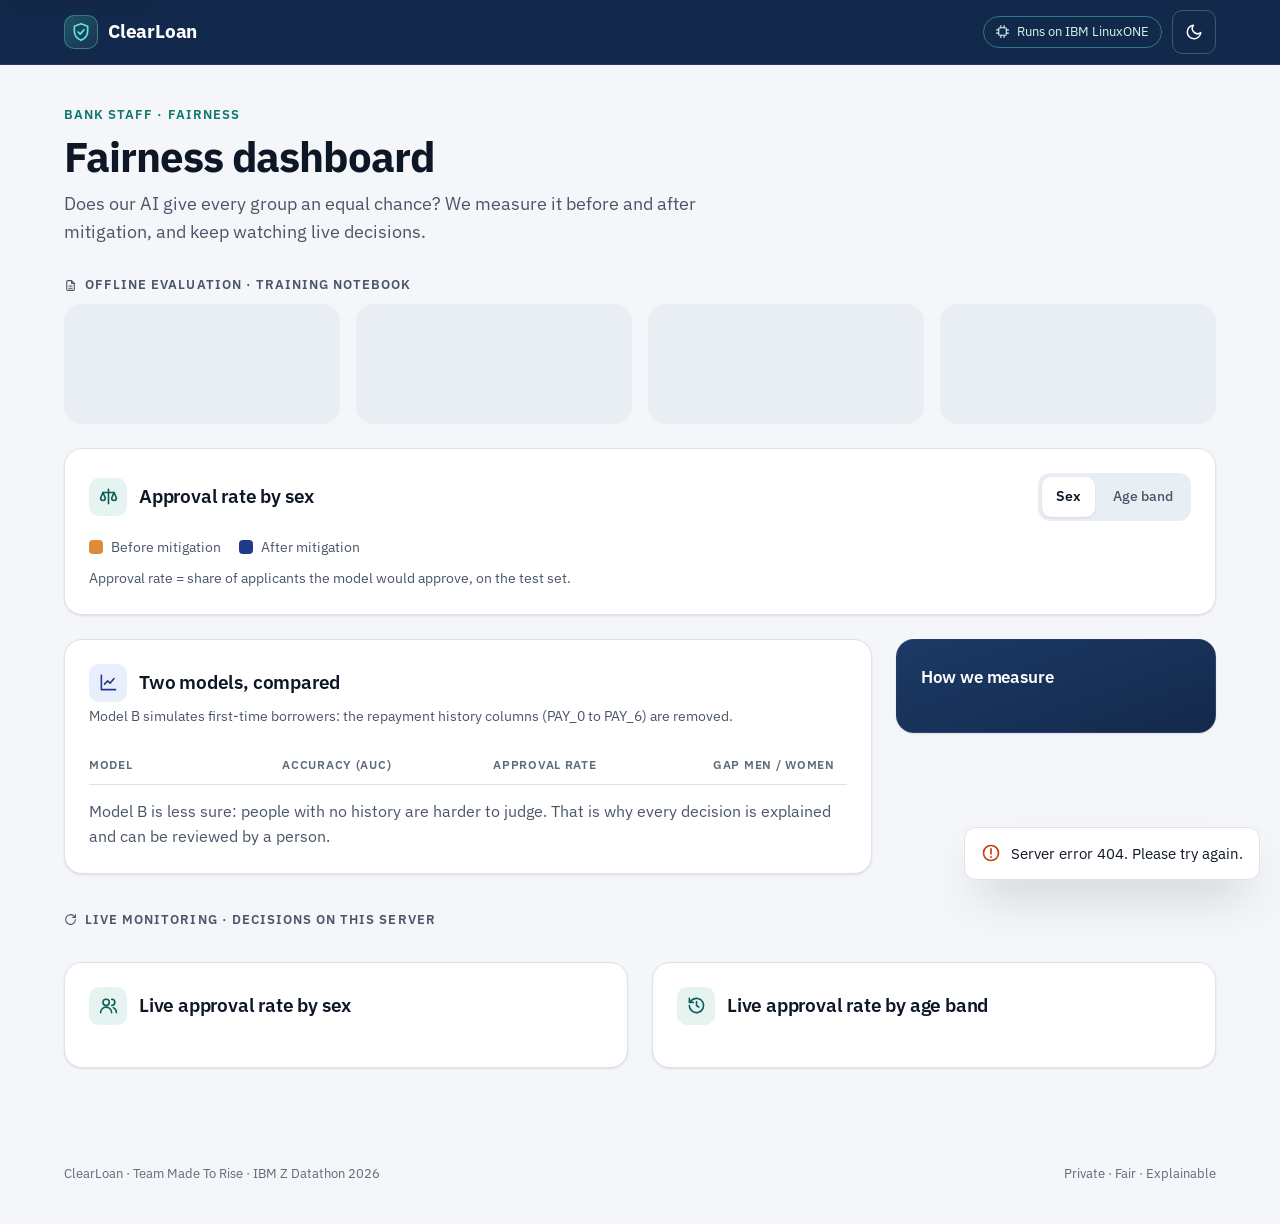
==== fairness.html @ cb6bf995 "Add ClearLoan front-end and Flask back-end - 6 pages at the repo root (served by Flask from there) a" ====
<!doctype html>
<html lang="en">
<head>
<meta charset="utf-8">
<meta name="viewport" content="width=device-width, initial-scale=1">
<title>ClearLoan – Fairness dashboard</title>
<link rel="preconnect" href="https://fonts.googleapis.com">
<link rel="preconnect" href="https://fonts.gstatic.com" crossorigin>
<link href="https://fonts.googleapis.com/css2?family=IBM+Plex+Mono:wght@400;500&family=IBM+Plex+Sans:wght@400;500;600;700&display=swap" rel="stylesheet">
<link rel="stylesheet" href="assets/css/style.css?v=2">
<script src="assets/js/theme.js?v=2"></script>
</head>
<body>
<header id="site-header"></header>

<main>
  <div class="page-head">
    <div>
      <p class="eyebrow">Bank staff · Fairness</p>
      <h1 class="page-title">Fairness dashboard</h1>
      <p class="lead">Does our AI give every group an equal chance? We measure it before and after mitigation, and keep watching live decisions.</p>
    </div>
  </div>

  <h2 class="eyebrow" style="color:var(--muted)"><i data-icon="file"></i>Offline evaluation · training notebook</h2>
  <div class="kpis" id="kpis" aria-live="polite">
    <div class="skeleton sk-card"></div><div class="skeleton sk-card"></div><div class="skeleton sk-card"></div><div class="skeleton sk-card"></div>
  </div>

  <section class="card mb">
    <div class="card-head" style="margin-bottom:6px">
      <div class="card-title"><span class="tile-icon"><i data-icon="scale"></i></span><h2 id="group-title">Approval rate by sex</h2></div>
      <div class="tabs" role="group" aria-label="Compare groups by">
        <button type="button" data-group="sex" aria-pressed="true">Sex</button>
        <button type="button" data-group="age" aria-pressed="false">Age band</button>
      </div>
    </div>
    <p class="muted" style="margin:0 0 16px" id="group-note"></p>
    <div class="legend"><span><i class="sw" style="background:var(--before)"></i>Before mitigation</span><span><i class="sw" style="background:var(--after)"></i>After mitigation</span></div>
    <div id="groups"></div>
    <p class="small muted" style="margin-top:10px">Approval rate = share of applicants the model would approve, on the test set.</p>
  </section>

  <div class="row mb">
    <section class="card col-main">
      <div class="card-head" style="margin-bottom:4px">
        <div class="card-title"><span class="tile-icon info"><i data-icon="chart"></i></span><h2>Two models, compared</h2></div>
      </div>
      <p class="sub">Model B simulates first-time borrowers: the repayment history columns (PAY_0 to PAY_6) are removed.</p>
      <div class="table-wrap"><table style="min-width:520px">
        <thead><tr><th scope="col">Model</th><th scope="col" class="num">Accuracy (AUC)</th><th scope="col" class="num">Approval rate</th><th scope="col" class="num">Gap men / women</th></tr></thead>
        <tbody id="models"></tbody>
      </table></div>
      <p class="muted" style="margin-top:14px">Model B is less sure: people with no history are harder to judge. That is why every decision is explained and can be reviewed by a person.</p>
    </section>
    <section class="card dark col-side">
      <h2 style="font-size:17px;margin-bottom:18px">How we measure</h2>
      <dl class="facts" id="method"></dl>
    </section>
  </div>

  <h2 class="eyebrow" style="color:var(--muted);margin-top:12px"><i data-icon="refresh"></i>Live monitoring · decisions on this server</h2>
  <div class="kpis" id="live-kpis"></div>
  <div class="row mb">
    <section class="card col">
      <div class="card-head" style="margin-bottom:4px">
        <div class="card-title"><span class="tile-icon"><i data-icon="users"></i></span><h2>Live approval rate by sex</h2></div>
      </div>
      <p class="sub" id="live-sex-note"></p>
      <div class="mini-bars" id="live-sex"></div>
    </section>
    <section class="card col">
      <div class="card-head" style="margin-bottom:4px">
        <div class="card-title"><span class="tile-icon"><i data-icon="history"></i></span><h2>Live approval rate by age band</h2></div>
      </div>
      <p class="sub" id="live-age-note"></p>
      <div class="mini-bars" id="live-age"></div>
    </section>
  </div>
  <p id="live-warning" class="note hidden"><i data-icon="info"></i><span>Small sample: fewer than 30 live decisions. Treat live numbers as early signals only.</span></p>

  <p class="small muted" style="margin-top:20px" id="dataset"></p>
</main>

<script src="assets/js/config.js?v=2"></script>
<script src="assets/js/mock.js?v=2"></script>
<script src="assets/js/api.js?v=2"></script>
<script src="assets/js/common.js?v=2"></script>
<script src="assets/js/fairness.js?v=2"></script>
</body>
</html>
---- assets/css/style.css ----
/* ClearLoan — design system: tokens, light + dark themes, components */

/* ---------- Tokens (light) */
:root {
  color-scheme: light;
  --bg: #F4F6F9;
  --surface: #FFFFFF;
  --surface-2: #F1F4F8;
  --surface-3: #E9EEF4;
  --border: #DCE2EA;
  --border-strong: #B8C1CC;
  --line: #EDF1F5;
  --text: #0E1726;
  --muted: #4A5568;
  --subtle: #5F6B7A;

  --brand: #0F766E;
  --brand-strong: #0B5D56;
  --brand-soft: #E5F4F1;
  --brand-line: #A7DCD2;
  --brand-ink: #0B5D56;
  --on-brand: #FFFFFF;
  --mint: #5EEAD4;

  --navy: #13294B;
  --navy-2: #1C3A66;
  --on-navy: #FFFFFF;
  --on-navy-muted: #C7D2E3;

  --warn: #C2410C;
  --warn-strong: #9A3412;
  --warn-soft: #FFF4EB;
  --warn-line: #FDBA74;
  --warn-ink: #7C2D12;

  --info: #1E3A8A;
  --info-soft: #E8EEFB;
  --info-ink: #1E3A8A;

  --ok: #0F766E;
  --danger: #B42318;

  --before: #E08A3C;
  --after: #1E3A8A;
  --code-bg: #0E1726;
  --code-text: #E2E8F0;

  --shadow-sm: 0 1px 2px rgba(14, 23, 38, .05), 0 1px 3px rgba(14, 23, 38, .05);
  --shadow-md: 0 2px 4px rgba(14, 23, 38, .04), 0 8px 24px -8px rgba(14, 23, 38, .14);
  --shadow-lg: 0 24px 48px -16px rgba(14, 23, 38, .28);
  --ring: 0 0 0 3px rgba(15, 118, 110, .35);

  --radius-sm: 8px;
  --radius: 12px;
  --radius-lg: 18px;
  --ease: cubic-bezier(.2, .7, .2, 1);
  --font: 'IBM Plex Sans', system-ui, -apple-system, 'Segoe UI', sans-serif;
  --font-ar: 'IBM Plex Sans Arabic', 'IBM Plex Sans', system-ui, sans-serif;
  --mono: 'IBM Plex Mono', ui-monospace, Consolas, monospace;
}

/* ---------- Tokens (dark) */
@media (prefers-color-scheme: dark) {
  :root:not([data-theme="light"]) {
    color-scheme: dark;
    --bg: #0A111E; --surface: #101A2B; --surface-2: #0D1625; --surface-3: #18243A;
    --border: #22314A; --border-strong: #34476A; --line: #1A2740;
    --text: #E6ECF4; --muted: #A9B6C9; --subtle: #8D9CB3;
    --brand: #2DD4BF; --brand-strong: #5EEAD4; --brand-soft: rgba(45, 212, 191, .12); --brand-line: rgba(45, 212, 191, .38);
    --brand-ink: #7BEBDC; --on-brand: #042F2E;
    --navy: #0D1830; --navy-2: #15264A; --on-navy-muted: #B6C3D8;
    --warn: #FB923C; --warn-strong: #FDBA74; --warn-soft: rgba(251, 146, 60, .10); --warn-line: rgba(251, 146, 60, .38); --warn-ink: #FDBA74;
    --info: #93B4FF; --info-soft: rgba(147, 180, 255, .12); --info-ink: #B4CBFF;
    --ok: #2DD4BF; --danger: #F97066;
    --before: #F2A65A; --after: #8DABFF;
    --code-bg: #070D18; --code-text: #D7E0EC;
    --shadow-sm: 0 1px 2px rgba(0, 0, 0, .3); --shadow-md: 0 8px 24px -8px rgba(0, 0, 0, .55); --shadow-lg: 0 24px 48px -16px rgba(0, 0, 0, .7);
    --ring: 0 0 0 3px rgba(45, 212, 191, .4);
  }
}
:root[data-theme="dark"] {
  color-scheme: dark;
  --bg: #0A111E; --surface: #101A2B; --surface-2: #0D1625; --surface-3: #18243A;
  --border: #22314A; --border-strong: #34476A; --line: #1A2740;
  --text: #E6ECF4; --muted: #A9B6C9; --subtle: #8D9CB3;
  --brand: #2DD4BF; --brand-strong: #5EEAD4; --brand-soft: rgba(45, 212, 191, .12); --brand-line: rgba(45, 212, 191, .38);
  --brand-ink: #7BEBDC; --on-brand: #042F2E;
  --navy: #0D1830; --navy-2: #15264A; --on-navy-muted: #B6C3D8;
  --warn: #FB923C; --warn-strong: #FDBA74; --warn-soft: rgba(251, 146, 60, .10); --warn-line: rgba(251, 146, 60, .38); --warn-ink: #FDBA74;
  --info: #93B4FF; --info-soft: rgba(147, 180, 255, .12); --info-ink: #B4CBFF;
  --ok: #2DD4BF; --danger: #F97066;
  --before: #F2A65A; --after: #8DABFF;
  --code-bg: #070D18; --code-text: #D7E0EC;
  --shadow-sm: 0 1px 2px rgba(0, 0, 0, .3); --shadow-md: 0 8px 24px -8px rgba(0, 0, 0, .55); --shadow-lg: 0 24px 48px -16px rgba(0, 0, 0, .7);
  --ring: 0 0 0 3px rgba(45, 212, 191, .4);
}

/* ---------- Base */
*, *::before, *::after { box-sizing: border-box; }
html { -webkit-text-size-adjust: 100%; }
body { margin: 0; min-height: 100dvh; background: var(--bg); color: var(--text); font-family: var(--font); font-size: 16px; line-height: 1.55; -webkit-font-smoothing: antialiased; }
a { color: var(--brand); text-underline-offset: 3px; }
a:hover { color: var(--brand-strong); }
code, pre, .mono { font-family: var(--mono); }
code { font-size: .92em; background: var(--surface-3); padding: 1px 6px; border-radius: 5px; color: var(--text); }
h1, h2, h3, p { margin: 0; }
button { font: inherit; color: inherit; }
:focus-visible { outline: none; box-shadow: var(--ring); }
input:focus-visible, select:focus-visible, textarea:focus-visible { box-shadow: var(--ring); border-color: var(--brand); }
.num, .tabular { font-variant-numeric: tabular-nums; }
i[data-icon] { display: inline-flex; width: 1em; height: 1em; flex: 0 0 auto; font-style: normal; }
i[data-icon] svg { width: 100%; height: 100%; }
.skip-link { position: absolute; left: 12px; top: -48px; z-index: 100; padding: 10px 14px; border-radius: var(--radius-sm); background: var(--surface); color: var(--text); font-weight: 600; box-shadow: var(--shadow-md); }
.skip-link:focus { top: 12px; }

/* ---------- Header */
.site-header { position: sticky; top: 0; z-index: 40; background: var(--navy); color: var(--on-navy); border-bottom: 1px solid rgba(255, 255, 255, .08); }
.site-header .inner { max-width: 1200px; margin: 0 auto; padding: 8px 24px; display: flex; flex-wrap: wrap; align-items: center; gap: 8px 24px; }
.brand { display: inline-flex; align-items: center; gap: 10px; min-height: 48px; color: var(--on-navy); text-decoration: none; font-size: 19px; font-weight: 700; letter-spacing: -.01em; }
.brand:hover { color: var(--on-navy); }
.brand-mark { width: 34px; height: 34px; border-radius: 10px; display: grid; place-items: center; background: linear-gradient(135deg, rgba(94, 234, 212, .22), rgba(94, 234, 212, .06)); border: 1px solid rgba(94, 234, 212, .35); color: var(--mint); font-size: 20px; }
.main-nav { display: flex; flex-wrap: wrap; gap: 4px; flex: 1 1 auto; }
.main-nav a { display: inline-flex; align-items: center; gap: 8px; min-height: 44px; padding: 0 14px; border-radius: 10px; font-size: 15px; font-weight: 500; color: var(--on-navy-muted); text-decoration: none; transition: background .15s var(--ease), color .15s var(--ease); }
.main-nav a i[data-icon] { font-size: 17px; opacity: .85; }
.main-nav a:hover { color: #fff; background: rgba(255, 255, 255, .08); }
.main-nav a[aria-current="page"] { color: #fff; font-weight: 600; background: rgba(255, 255, 255, .13); box-shadow: inset 0 -2px 0 var(--mint); }
.nav-badge { min-width: 20px; height: 20px; padding: 0 6px; border-radius: 999px; background: var(--mint); color: #042F2E; font-size: 12px; font-weight: 700; display: inline-grid; place-items: center; }
.header-right { display: flex; flex-wrap: wrap; align-items: center; gap: 10px; }
.badge-linuxone { display: inline-flex; align-items: center; gap: 8px; font-size: 13px; color: #D5F5EF; border: 1px solid rgba(94, 234, 212, .4); padding: 5px 12px; border-radius: 999px; }
.user-chip { display: inline-flex; align-items: center; gap: 8px; font-size: 14px; color: var(--on-navy-muted); }
.avatar { width: 30px; height: 30px; border-radius: 999px; display: grid; place-items: center; background: rgba(255, 255, 255, .14); color: #fff; font-weight: 700; font-size: 13px; }
.icon-btn { width: 44px; height: 44px; display: inline-grid; place-items: center; border-radius: 10px; border: 1px solid rgba(255, 255, 255, .2); background: transparent; color: #fff; cursor: pointer; font-size: 18px; transition: background .15s var(--ease); }
.icon-btn:hover { background: rgba(255, 255, 255, .1); }
.btn-signout { min-height: 44px; padding: 0 14px; border-radius: 10px; border: 1px solid rgba(255, 255, 255, .25); background: transparent; color: #fff; font-size: 14px; cursor: pointer; display: inline-flex; align-items: center; gap: 8px; }
.btn-signout:hover { background: rgba(255, 255, 255, .1); }

/* ---------- Layout */
main { max-width: 1200px; margin: 0 auto; padding: 36px 24px 72px; }
.page-head { display: flex; flex-wrap: wrap; align-items: flex-end; justify-content: space-between; gap: 16px 24px; margin-bottom: 28px; }
.page-head > div:first-child { max-width: 720px; }
.eyebrow { margin: 0 0 8px; font-size: 13px; font-weight: 600; letter-spacing: .08em; text-transform: uppercase; color: var(--brand); display: inline-flex; align-items: center; gap: 8px; }
.page-title { font-size: clamp(30px, 4vw, 42px); line-height: 1.12; font-weight: 700; letter-spacing: -.025em; margin-bottom: 10px; text-wrap: balance; }
.lead { font-size: 18px; color: var(--muted); text-wrap: pretty; }
.meta { font-family: var(--mono); font-size: 13px; color: var(--subtle); }
.row { display: flex; flex-wrap: wrap; gap: 24px; align-items: flex-start; }
.row.stretch { align-items: stretch; }
.col { flex: 1 1 440px; min-width: 0; }
.col-main { flex: 999 1 580px; min-width: 0; }
.col-side { flex: 1 1 320px; min-width: 0; }
.stack { display: flex; flex-direction: column; gap: 20px; }
.stack-sm { display: flex; flex-direction: column; gap: 12px; }
.mb { margin-bottom: 24px; }
.mt { margin-top: 20px; }
.muted { color: var(--muted); }
.small { font-size: 14px; }
.xsmall { font-size: 13px; }
.sticky-side { position: sticky; top: 92px; }

/* ---------- Stepper (applicant journey) */
.stepper { display: flex; flex-wrap: wrap; gap: 8px; margin: 0 0 28px; padding: 0; list-style: none; }
.stepper li { flex: 1 1 160px; min-width: 0; }
.stepper a, .stepper span.s { display: flex; align-items: center; gap: 10px; min-height: 52px; padding: 8px 14px; border-radius: var(--radius); border: 1px solid var(--border); background: var(--surface); color: var(--muted); text-decoration: none; font-size: 14px; font-weight: 500; transition: border-color .15s var(--ease); }
.stepper a:hover { border-color: var(--brand-line); color: var(--text); }
.stepper .n { width: 26px; height: 26px; flex: 0 0 26px; border-radius: 999px; display: grid; place-items: center; background: var(--surface-3); color: var(--muted); font-size: 13px; font-weight: 700; }
.stepper [aria-current="step"] { border-color: var(--brand); background: var(--brand-soft); color: var(--brand-ink); font-weight: 600; }
.stepper [aria-current="step"] .n { background: var(--brand); color: var(--on-brand); }
.stepper .done .n { background: var(--brand-soft); color: var(--brand-ink); }
.stepper [aria-disabled="true"] { opacity: .55; pointer-events: none; }

/* ---------- Cards */
.card { background: var(--surface); border: 1px solid var(--border); border-radius: var(--radius-lg); padding: 24px; box-shadow: var(--shadow-sm); }
.card.flat { box-shadow: none; }
.card.dark { background: linear-gradient(160deg, var(--navy-2), var(--navy)); color: var(--on-navy); border: 1px solid rgba(255, 255, 255, .06); }
.card.dark .muted, .card.dark p { color: var(--on-navy-muted); }
.card.dark strong { color: #fff; }
.card.dark code { background: rgba(255, 255, 255, .14); color: #fff; }
.card-head { display: flex; flex-wrap: wrap; align-items: center; justify-content: space-between; gap: 12px; margin-bottom: 18px; }
.card-title { display: flex; align-items: center; gap: 12px; }
.card h2 { font-size: 19px; font-weight: 600; letter-spacing: -.01em; }
.card h3 { font-size: 16px; font-weight: 600; }
.card .sub { margin: 4px 0 18px; font-size: 14px; color: var(--muted); }
.tile-icon { width: 38px; height: 38px; flex: 0 0 38px; border-radius: 10px; display: grid; place-items: center; font-size: 19px; background: var(--brand-soft); color: var(--brand-ink); }
.tile-icon.info { background: var(--info-soft); color: var(--info-ink); }
.tile-icon.warn { background: var(--warn-soft); color: var(--warn-ink); }
.tile-icon.light { background: rgba(255, 255, 255, .1); color: var(--mint); }
.note { display: flex; gap: 10px; align-items: flex-start; padding: 12px 14px; background: var(--surface-2); border: 1px solid var(--line); border-radius: var(--radius); font-size: 14px; color: var(--muted); }
.note i[data-icon] { margin-top: 2px; font-size: 18px; color: var(--brand); }
.divider { height: 1px; background: var(--line); margin: 20px 0; border: 0; }

/* ---------- Chips */
.chip { display: inline-flex; align-items: center; gap: 6px; font-size: 13px; font-weight: 600; padding: 4px 11px; border-radius: 999px; white-space: nowrap; }
.chip i[data-icon] { font-size: 14px; }
.chip-teal { color: var(--brand-ink); background: var(--brand-soft); }
.chip-blue { color: var(--info-ink); background: var(--info-soft); }
.chip-orange { color: var(--warn-ink); background: var(--warn-soft); border: 1px solid var(--warn-line); }
.chip-gray { color: var(--muted); background: var(--surface-3); }
.chip-outline { color: var(--text); background: var(--surface); border: 1px solid var(--border); font-weight: 500; }
.chip-mock { font-size: 11px; letter-spacing: .06em; text-transform: uppercase; color: #7C2D12; background: #FFEDD5; }
.chips { display: flex; flex-wrap: wrap; gap: 8px; }

/* ---------- Forms */
.fields { display: grid; grid-template-columns: repeat(auto-fit, minmax(220px, 1fr)); gap: 18px 16px; }
.field { min-width: 0; }
label, .label { display: block; font-size: 14px; font-weight: 600; margin-bottom: 6px; }
.req { color: var(--warn); margin-left: 2px; }
.hint { margin: 6px 0 0; font-size: 13px; color: var(--subtle); }
input[type=text], input[type=email], input[type=tel], input[type=password], input[type=number], select, textarea {
  width: 100%; min-height: 46px; padding: 10px 12px; border: 1px solid var(--border-strong); border-radius: 10px; font: inherit; color: var(--text); background: var(--surface);
  transition: border-color .15s var(--ease), box-shadow .15s var(--ease);
}
input:hover, select:hover, textarea:hover { border-color: var(--subtle); }
input:disabled, select:disabled { opacity: .5; cursor: not-allowed; background: var(--surface-2); }
textarea { min-height: 170px; resize: vertical; line-height: 1.6; }
input::placeholder, textarea::placeholder { color: var(--subtle); opacity: .85; }
.input-affix { position: relative; }
.input-affix .prefix { position: absolute; left: 12px; top: 50%; transform: translateY(-50%); font-size: 13px; font-weight: 600; color: var(--subtle); pointer-events: none; }
.input-affix input { padding-left: 48px; }
.input-affix .toggle { position: absolute; right: 4px; top: 50%; transform: translateY(-50%); width: 40px; height: 40px; border: 0; background: transparent; color: var(--subtle); border-radius: 8px; cursor: pointer; display: grid; place-items: center; font-size: 18px; }
.input-affix .toggle:hover { color: var(--text); background: var(--surface-2); }
.input-affix.has-toggle input { padding-left: 12px; padding-right: 48px; }
input[aria-invalid="true"], select[aria-invalid="true"], textarea[aria-invalid="true"] { border-color: var(--warn); box-shadow: 0 0 0 3px var(--warn-soft); }
.field-error { margin: 6px 0 0; font-size: 13px; font-weight: 500; color: var(--warn-strong); display: flex; gap: 6px; align-items: center; }
.error-text { display: flex; gap: 8px; align-items: flex-start; padding: 10px 12px; border-radius: 10px; background: var(--warn-soft); border: 1px solid var(--warn-line); color: var(--warn-ink); font-size: 14px; font-weight: 500; }
fieldset { border: 0; margin: 0; padding: 0; min-width: 0; }
legend { font-size: 14px; font-weight: 600; margin-bottom: 10px; padding: 0; }
.choice-grid { display: grid; grid-template-columns: repeat(auto-fit, minmax(240px, 1fr)); gap: 12px; }
.radio-card { display: flex; gap: 12px; align-items: flex-start; padding: 14px 16px; border: 1px solid var(--border-strong); border-radius: var(--radius); cursor: pointer; background: var(--surface); font-weight: 400; margin: 0; transition: border-color .15s var(--ease), background .15s var(--ease); }
.radio-card:hover { border-color: var(--brand-line); }
.radio-card:has(input:checked) { border-color: var(--brand); background: var(--brand-soft); box-shadow: inset 0 0 0 1px var(--brand); }
.radio-card:has(input:focus-visible) { box-shadow: var(--ring); }
.radio-card input { margin: 3px 0 0; width: 18px; height: 18px; accent-color: var(--brand); flex: 0 0 18px; }
.radio-card strong { display: block; font-weight: 600; }
.radio-card .d { display: block; font-size: 14px; color: var(--muted); }
.history-box { margin-top: 18px; padding: 16px; background: var(--surface-2); border: 1px solid var(--line); border-radius: var(--radius); }
.history-box .fields { grid-template-columns: repeat(auto-fit, minmax(110px, 1fr)); gap: 10px; }
.history-box label { font-size: 13px; font-weight: 500; color: var(--muted); }
.check { display: flex; gap: 12px; align-items: flex-start; cursor: pointer; font-weight: 400; font-size: 15px; margin: 0; }
.check input { margin: 3px 0 0; width: 18px; height: 18px; accent-color: var(--brand); flex: 0 0 18px; }

/* ---------- Buttons */
.btn { position: relative; display: inline-flex; align-items: center; justify-content: center; gap: 8px; min-height: 48px; padding: 0 22px; border-radius: 12px; border: 1px solid transparent; font: inherit; font-weight: 600; font-size: 16px; cursor: pointer; text-decoration: none; transition: background .15s var(--ease), border-color .15s var(--ease), transform .1s var(--ease), box-shadow .15s var(--ease); touch-action: manipulation; }
.btn:active:not([disabled]) { transform: scale(.98); }
.btn i[data-icon] { font-size: 18px; }
.btn-primary { background: var(--brand); color: var(--on-brand); box-shadow: 0 1px 2px rgba(15, 118, 110, .25); }
.btn-primary:hover { background: var(--brand-strong); color: var(--on-brand); }
.btn-dark { background: var(--navy); color: #fff; border-color: rgba(255, 255, 255, .08); }
.btn-dark:hover { background: var(--navy-2); color: #fff; }
.btn-secondary { background: var(--surface); color: var(--text); border-color: var(--border-strong); font-weight: 500; }
.btn-secondary:hover { background: var(--surface-2); color: var(--text); }
.btn-warn { background: var(--surface); color: var(--warn-strong); border-color: var(--warn-line); }
.btn-warn:hover { background: var(--warn-soft); color: var(--warn-strong); }
.btn-ghost { background: transparent; color: var(--brand); padding: 0 12px; }
.btn-ghost:hover { background: var(--brand-soft); }
.btn-sm { min-height: 44px; padding: 0 14px; font-size: 14px; border-radius: 10px; }
.btn[disabled] { opacity: .55; cursor: not-allowed; }
.btn.is-loading { color: transparent !important; pointer-events: none; }
.btn.is-loading::after { content: ""; position: absolute; width: 20px; height: 20px; border-radius: 999px; border: 2.5px solid var(--on-brand); border-right-color: transparent; animation: spin .7s linear infinite; }
.btn-secondary.is-loading::after, .btn-warn.is-loading::after { border-color: var(--text); border-right-color: transparent; }
.btn-block { width: 100%; }
.actions { display: flex; flex-wrap: wrap; align-items: center; gap: 12px; }
@keyframes spin { to { transform: rotate(360deg); } }

/* ---------- Segmented / pills / tabs */
.segmented { display: flex; gap: 4px; padding: 4px; background: var(--surface-3); border-radius: 12px; }
.segmented button { flex: 1 1 0; min-height: 44px; border: 0; border-radius: 9px; background: transparent; color: var(--muted); font-size: 15px; font-weight: 500; cursor: pointer; display: inline-flex; align-items: center; justify-content: center; gap: 8px; transition: background .15s var(--ease), color .15s var(--ease); }
.segmented button:hover { color: var(--text); }
.segmented button[aria-pressed="true"] { background: var(--surface); color: var(--text); font-weight: 600; box-shadow: var(--shadow-sm); }
.pills { display: flex; flex-wrap: wrap; gap: 8px; }
.pills button { min-height: 44px; padding: 0 18px; border-radius: 999px; border: 1px solid var(--border-strong); background: var(--surface); color: var(--text); cursor: pointer; transition: all .15s var(--ease); }
.pills button:hover { border-color: var(--brand); }
.pills button[aria-pressed="true"] { border-color: var(--brand); background: var(--brand); color: var(--on-brand); font-weight: 600; }
.tabs { display: inline-flex; gap: 4px; padding: 4px; background: var(--surface-3); border-radius: 12px; }
.tabs button { min-height: 40px; padding: 0 14px; border-radius: 9px; border: 0; background: transparent; color: var(--muted); font-size: 14px; font-weight: 500; cursor: pointer; display: inline-flex; align-items: center; gap: 6px; }
.tabs button[aria-pressed="true"] { background: var(--surface); color: var(--text); font-weight: 600; box-shadow: var(--shadow-sm); }

/* ---------- Decision */
.decision { display: flex; flex-wrap: wrap; gap: 28px; align-items: center; padding: 28px; border-radius: var(--radius-lg); margin-bottom: 24px; border: 1px solid; position: relative; overflow: hidden; }
.decision::before { content: ""; position: absolute; inset: 0 auto 0 0; width: 5px; }
.decision.rejected { background: var(--warn-soft); border-color: var(--warn-line); }
.decision.rejected::before { background: var(--warn); }
.decision.approved { background: var(--brand-soft); border-color: var(--brand-line); }
.decision.approved::before { background: var(--brand); }
.decision .status { flex: 999 1 440px; min-width: 0; display: flex; gap: 18px; align-items: flex-start; }
.decision .icon { flex: 0 0 56px; height: 56px; border-radius: 16px; display: grid; place-items: center; color: #fff; font-size: 28px; box-shadow: var(--shadow-md); }
.decision.rejected .icon { background: var(--warn); }
.decision.approved .icon { background: var(--brand); color: var(--on-brand); }
.decision h2 { font-size: clamp(26px, 3vw, 32px); line-height: 1.15; margin-bottom: 8px; letter-spacing: -.02em; }
.decision.rejected h2 { color: var(--warn-strong); }
.decision.approved h2 { color: var(--brand-ink); }
.decision p { margin: 0 0 14px; font-size: 17px; }
.gauge-card { flex: 1 1 280px; min-width: 0; max-width: 360px; background: var(--surface); border: 1px solid var(--border); border-radius: var(--radius); padding: 18px 20px 14px; text-align: center; box-shadow: var(--shadow-sm); }
.gauge-card .label { font-size: 13px; font-weight: 600; color: var(--muted); text-transform: uppercase; letter-spacing: .06em; margin: 0; }
.gauge { width: 100%; max-width: 260px; height: auto; display: block; margin: 4px auto 0; }
.gauge .track { stroke: var(--surface-3); }
.gauge .needle-limit { stroke: var(--text); }
.gauge text { fill: var(--subtle); font-family: var(--font); font-size: 11px; }
.gauge .gv { fill: var(--text); font-size: 36px; font-weight: 700; font-variant-numeric: tabular-nums; }
.gauge-fill { animation: gauge .8s var(--ease) both; }
@keyframes gauge { from { stroke-dasharray: 0 100; } }
.gauge-level { margin: 8px 0 0; font-size: 14px; color: var(--muted); }
.banner { display: flex; gap: 12px; align-items: flex-start; padding: 14px 16px; border-radius: var(--radius); margin-bottom: 24px; border: 1px solid var(--brand-line); background: var(--brand-soft); color: var(--brand-ink); }
.banner i[data-icon] { font-size: 22px; margin-top: 1px; }
.banner.warn { border-color: var(--warn-line); background: var(--warn-soft); color: var(--warn-ink); }
.banner strong { display: block; }

.reasons { margin: 0; padding: 0; list-style: none; display: flex; flex-direction: column; gap: 18px; }
.reason-top { display: flex; justify-content: space-between; align-items: flex-start; gap: 12px; margin-bottom: 8px; }
.reason-top strong { font-weight: 500; }
.bar { height: 8px; background: var(--surface-3); border-radius: 999px; overflow: hidden; }
.bar div { height: 100%; border-radius: 999px; transform-origin: left; animation: grow .6s var(--ease) both; }
@keyframes grow { from { transform: scaleX(0); } }
.explanation { margin: 0 0 16px; font-size: 17px; line-height: 1.75; white-space: pre-line; }
.explanation[dir="rtl"] { font-family: var(--font-ar); font-size: 18px; line-height: 2; }
mark.name { background: var(--brand-soft); color: var(--brand-ink); padding: 0 4px; border-radius: 4px; font-weight: 600; }
.steps { margin: 0; padding: 0; list-style: none; display: flex; flex-direction: column; gap: 14px; counter-reset: s; }
.steps li { display: flex; gap: 14px; align-items: flex-start; }
.steps li::before { counter-increment: s; content: counter(s); flex: 0 0 30px; height: 30px; border-radius: 10px; background: var(--brand-soft); color: var(--brand-ink); font-weight: 700; display: grid; place-items: center; font-size: 14px; }
.steps li > span { padding-top: 3px; }
.card.dark .steps li::before { background: rgba(94, 234, 212, .14); color: var(--mint); }
.success { display: flex; gap: 10px; align-items: center; padding: 12px 14px; border-radius: var(--radius); background: var(--brand-soft); border: 1px solid var(--brand-line); color: var(--brand-ink); font-weight: 500; }
.success i[data-icon] { font-size: 20px; }

/* Timeline (human review) */
.timeline { margin: 0; padding: 0; list-style: none; display: flex; flex-direction: column; gap: 0; }
.timeline li { position: relative; display: flex; gap: 14px; padding-bottom: 18px; }
.timeline li:last-child { padding-bottom: 0; }
.timeline li::after { content: ""; position: absolute; left: 13px; top: 30px; bottom: 2px; width: 2px; background: var(--line); }
.timeline li:last-child::after { display: none; }
.timeline .dot { width: 28px; height: 28px; flex: 0 0 28px; border-radius: 999px; display: grid; place-items: center; background: var(--surface-3); color: var(--subtle); font-size: 15px; z-index: 1; }
.timeline .done .dot { background: var(--brand); color: var(--on-brand); }
.timeline .current .dot { background: var(--info-soft); color: var(--info-ink); box-shadow: 0 0 0 4px var(--info-soft); }
.timeline strong { display: block; font-weight: 600; }
.timeline p { font-size: 14px; color: var(--muted); }
.quote { margin: 8px 0 0; padding: 10px 14px; border-left: 3px solid var(--brand); background: var(--surface-2); border-radius: 0 10px 10px 0; font-size: 15px; color: var(--text); white-space: pre-line; }

/* ---------- Tables */
.table-wrap { overflow-x: auto; margin: 0 -4px; padding: 0 4px; }
table { width: 100%; border-collapse: collapse; font-size: 15px; }
th { text-align: left; padding: 10px 12px 10px 0; font-size: 12px; text-transform: uppercase; letter-spacing: .06em; color: var(--subtle); font-weight: 600; border-bottom: 1px solid var(--border); white-space: nowrap; }
td { padding: 12px 12px 12px 0; border-bottom: 1px solid var(--line); vertical-align: top; }
tbody tr:last-child td { border-bottom: 0; }
tbody tr { transition: background .12s var(--ease); }
tbody tr:hover { background: var(--surface-2); }
td.num, th.num { text-align: right; font-variant-numeric: tabular-nums; }
td.mono { font-family: var(--mono); font-size: 13.5px; }
.row-link { cursor: pointer; }

/* ---------- Code */
pre.code { margin: 0; padding: 16px 18px; background: var(--code-bg); color: var(--code-text); border-radius: var(--radius); font-size: 13.5px; line-height: 1.65; overflow-x: auto; white-space: pre-wrap; word-break: break-word; border: 1px solid var(--border); }
pre.code .tok { color: var(--mint); font-weight: 500; }

/* ---------- Flow (privacy) */
.flow { display: grid; grid-template-columns: repeat(auto-fit, minmax(150px, 1fr)); gap: 12px; counter-reset: f; }
.flow .step { position: relative; border: 1px solid var(--border); border-radius: var(--radius); padding: 14px; background: var(--surface); }
.flow .step small { display: flex; align-items: center; gap: 6px; font-size: 12px; font-weight: 600; text-transform: uppercase; letter-spacing: .05em; color: var(--subtle); margin-bottom: 6px; }
.flow .step strong { display: block; }
.flow .step p { margin-top: 4px; font-size: 14px; color: var(--muted); }
.flow .step.key { border: 2px solid var(--brand); background: var(--brand-soft); }
.flow .step.key small { color: var(--brand-ink); }
.flow .step.ai small { color: var(--info-ink); }

/* ---------- KPI */
.kpis { display: grid; grid-template-columns: repeat(auto-fit, minmax(220px, 1fr)); gap: 16px; margin-bottom: 24px; }
.kpi { background: var(--surface); border: 1px solid var(--border); border-radius: var(--radius-lg); padding: 20px; box-shadow: var(--shadow-sm); }
.kpi .k-label { margin: 0 0 10px; font-size: 13px; font-weight: 600; color: var(--muted); display: flex; align-items: center; gap: 8px; }
.kpi .k-label i[data-icon] { font-size: 16px; color: var(--brand); }
.kpi .k-value { margin: 0 0 8px; font-size: 34px; font-weight: 700; line-height: 1.05; display: flex; align-items: center; gap: 10px; flex-wrap: wrap; font-variant-numeric: tabular-nums; letter-spacing: -.02em; }
.kpi .k-note { font-size: 13px; color: var(--subtle); display: flex; align-items: center; gap: 6px; flex-wrap: wrap; }
.delta { display: inline-flex; align-items: center; gap: 3px; font-weight: 600; font-size: 13px; padding: 1px 8px; border-radius: 999px; }
.delta.good { color: var(--brand-ink); background: var(--brand-soft); }
.delta.bad { color: var(--warn-ink); background: var(--warn-soft); }

.legend { display: flex; flex-wrap: wrap; gap: 18px; margin-bottom: 8px; font-size: 14px; color: var(--muted); }
.legend span { display: inline-flex; align-items: center; gap: 8px; }
.legend i.sw { width: 14px; height: 14px; border-radius: 4px; display: inline-block; }
.group-row { display: grid; grid-template-columns: 130px minmax(0, 1fr); gap: 16px; align-items: center; padding: 14px 0; border-top: 1px solid var(--line); }
.group-row .bars { display: flex; flex-direction: column; gap: 6px; }
.group-row .b { display: flex; align-items: center; gap: 10px; }
.group-row .b .t { flex: 1 1 auto; height: 14px; background: var(--surface-3); border-radius: 999px; overflow: hidden; }
.group-row .b .t div { height: 100%; border-radius: 999px; transform-origin: left; animation: grow .7s var(--ease) both; }
.group-row .b span { flex: 0 0 52px; text-align: right; font-size: 14px; font-variant-numeric: tabular-nums; }
.group-row .b .t div.after-bar { background-image: repeating-linear-gradient(135deg, transparent 0 6px, rgba(255, 255, 255, .18) 6px 9px); }
.mini-bars { display: flex; flex-direction: column; gap: 10px; }
.mini-bars .mb-row { display: grid; grid-template-columns: 100px minmax(0, 1fr) 104px; gap: 10px; align-items: center; font-size: 14px; }
.mini-bars .mb-row .t { height: 10px; background: var(--surface-3); border-radius: 999px; overflow: hidden; }
.mini-bars .mb-row .t div { height: 100%; background: var(--brand); border-radius: 999px; transform-origin: left; animation: grow .7s var(--ease) both; }
.mini-bars .mb-row.few { opacity: .55; }
.mini-bars .mb-row.few .t div { background: var(--subtle); }
.mini-bars .mb-row span:last-child { text-align: right; color: var(--muted); font-variant-numeric: tabular-nums; }

dl.facts { margin: 0; display: flex; flex-direction: column; gap: 16px; }
dl.facts dt { font-size: 12px; font-weight: 600; text-transform: uppercase; letter-spacing: .07em; color: #9FB0C8; }
dl.facts dd { margin: 3px 0 0; color: #E6ECF4; }

/* ---------- Quick check (apply sidebar) */
.meter { height: 10px; border-radius: 999px; background: rgba(255, 255, 255, .12); position: relative; overflow: visible; margin: 12px 0 8px; }
.meter .fill { height: 100%; border-radius: 999px; background: var(--mint); width: 0; transition: width .3s var(--ease), background .3s var(--ease); }
.meter .mark { position: absolute; top: -5px; width: 2px; height: 20px; background: #fff; border-radius: 2px; }
.qc-value { font-size: 30px; font-weight: 700; color: #fff; font-variant-numeric: tabular-nums; line-height: 1.1; }
.qc-row { display: flex; justify-content: space-between; gap: 8px; font-size: 13px; color: var(--on-navy-muted); }

/* ---------- History list */
.list { margin: 0; padding: 0; list-style: none; display: flex; flex-direction: column; }
.list li + li { border-top: 1px solid var(--line); }
.list a { display: flex; justify-content: space-between; align-items: center; gap: 12px; padding: 12px 4px; min-height: 52px; color: var(--text); text-decoration: none; border-radius: 8px; }
.list a:hover { background: var(--surface-2); }
.list .l-id { font-family: var(--mono); font-size: 13px; color: var(--muted); display: block; }

/* ---------- Review queue */
.ticket { display: flex; flex-direction: column; gap: 16px; }
.ticket-head { display: flex; flex-wrap: wrap; justify-content: space-between; align-items: flex-start; gap: 12px; }
.ticket-meta { display: flex; flex-wrap: wrap; gap: 8px 16px; font-size: 14px; color: var(--muted); }
.ticket-meta b { color: var(--text); font-weight: 600; font-variant-numeric: tabular-nums; }
.ticket-grid { display: grid; grid-template-columns: repeat(auto-fit, minmax(260px, 1fr)); gap: 16px; }
.empty-state { text-align: center; padding: 40px 24px; }
.empty-state .tile-icon { margin: 0 auto 14px; width: 52px; height: 52px; font-size: 26px; border-radius: 14px; }
.empty-state p { color: var(--muted); margin-top: 6px; }

/* ---------- Login */
.hero { flex: 1 1 400px; min-width: 0; position: relative; overflow: hidden; color: var(--on-navy); border-radius: 24px; padding: 40px; background:
  radial-gradient(600px 300px at 110% -10%, rgba(94, 234, 212, .22), transparent 60%),
  radial-gradient(500px 300px at -10% 110%, rgba(59, 130, 246, .22), transparent 60%),
  linear-gradient(160deg, var(--navy-2), var(--navy)); box-shadow: var(--shadow-lg); }
.hero::after { content: ""; position: absolute; inset: 0; background-image: linear-gradient(rgba(255, 255, 255, .04) 1px, transparent 1px), linear-gradient(90deg, rgba(255, 255, 255, .04) 1px, transparent 1px); background-size: 32px 32px; mask-image: linear-gradient(180deg, #000, transparent 85%); pointer-events: none; }
.hero > * { position: relative; z-index: 1; }
.hero .eyebrow { color: var(--mint); }
.hero h1 { font-size: clamp(30px, 3.6vw, 42px); line-height: 1.12; letter-spacing: -.025em; margin: 0 0 16px; text-wrap: balance; }
.hero > p { color: var(--on-navy-muted); font-size: 17px; margin: 0 0 28px; max-width: 520px; }
.hero ul { margin: 0; padding: 0; list-style: none; display: grid; grid-template-columns: repeat(auto-fit, minmax(220px, 1fr)); gap: 12px; }
.hero li { display: flex; gap: 12px; align-items: flex-start; padding: 14px; border-radius: 14px; background: rgba(255, 255, 255, .05); border: 1px solid rgba(255, 255, 255, .08); color: #DCE4EF; font-size: 15px; }
.hero li i[data-icon] { font-size: 20px; color: var(--mint); margin-top: 1px; }
.login-card { flex: 1 1 400px; min-width: 0; max-width: 520px; background: var(--surface); border: 1px solid var(--border); border-radius: 24px; padding: 36px; box-shadow: var(--shadow-md); }
.login-card h2 { font-size: 28px; margin-bottom: 6px; letter-spacing: -.02em; }
.demo-hint { margin-top: 18px; }

/* ---------- Toast */
.toasts { position: fixed; z-index: 90; right: 20px; bottom: 20px; display: flex; flex-direction: column; gap: 10px; max-width: min(400px, calc(100vw - 32px)); }
.toast { display: flex; gap: 10px; align-items: flex-start; padding: 14px 16px; border-radius: var(--radius); background: var(--surface); color: var(--text); border: 1px solid var(--border); box-shadow: var(--shadow-lg); font-size: 15px; animation: toast-in .25s var(--ease) both; }
.toast i[data-icon] { font-size: 20px; color: var(--brand); margin-top: 1px; }
.toast.warn i[data-icon] { color: var(--warn); }
.toast.out { animation: toast-out .18s ease-in both; }
@keyframes toast-in { from { opacity: 0; transform: translateY(10px); } }
@keyframes toast-out { to { opacity: 0; transform: translateY(6px); } }

/* ---------- Skeleton + reveal */
.skeleton { position: relative; overflow: hidden; background: var(--surface-3); border-radius: 8px; min-height: 16px; }
.skeleton::after { content: ""; position: absolute; inset: 0; transform: translateX(-100%); background: linear-gradient(90deg, transparent, rgba(255, 255, 255, .35), transparent); animation: shimmer 1.3s infinite; }
@keyframes shimmer { to { transform: translateX(100%); } }
.sk-card { height: 120px; border-radius: var(--radius-lg); }
.reveal { animation: reveal .35s var(--ease) both; }
@keyframes reveal { from { opacity: 0; transform: translateY(6px); } }

.hidden { display: none !important; }
.visually-hidden { position: absolute !important; width: 1px; height: 1px; overflow: hidden; clip: rect(0 0 0 0); white-space: nowrap; }

footer.site-footer { max-width: 1200px; margin: 0 auto; padding: 0 24px 40px; display: flex; flex-wrap: wrap; justify-content: space-between; gap: 8px 24px; font-size: 13px; color: var(--subtle); }

/* ---------- Responsive */
@media (max-width: 1100px) {
  .badge-linuxone { padding: 7px; }
  .badge-linuxone > span { display: none; }
  .user-chip .uname { display: none; }
  .btn-signout span { display: none; }
  .btn-signout { width: 44px; padding: 0; justify-content: center; }
}
@media (max-width: 720px) {
  .site-header .inner { padding: 6px 16px; gap: 4px 12px; }
  .main-nav { order: 3; flex-basis: 100%; gap: 2px; }
  .main-nav a { padding: 0 10px; font-size: 14px; }
  .badge-linuxone, .user-chip .uname { display: none; }
  main { padding: 24px 16px 56px; }
  .card { padding: 18px; border-radius: var(--radius); }
  .hero, .login-card { padding: 24px; border-radius: 18px; }
  .decision { padding: 20px; }
  .gauge-card { max-width: none; }
  .group-row { grid-template-columns: 1fr; gap: 8px; }
  .mini-bars .mb-row { grid-template-columns: 84px minmax(0, 1fr) 96px; }
  .sticky-side { position: static; }
  .stepper li { flex-basis: 100px; }
  .stepper .lbl-long { display: none; }
  footer.site-footer { padding: 0 16px 32px; }
}

@media (prefers-reduced-motion: reduce) {
  *, *::before, *::after { animation-duration: .01ms !important; animation-iteration-count: 1 !important; transition-duration: .01ms !important; }
}

@media print {
  .site-header, .stepper, #appeal-card, .actions, .toasts, footer.site-footer, .tabs { display: none !important; }
  body { background: #fff; }
  .card, .decision, .gauge-card { box-shadow: none; break-inside: avoid; }
}
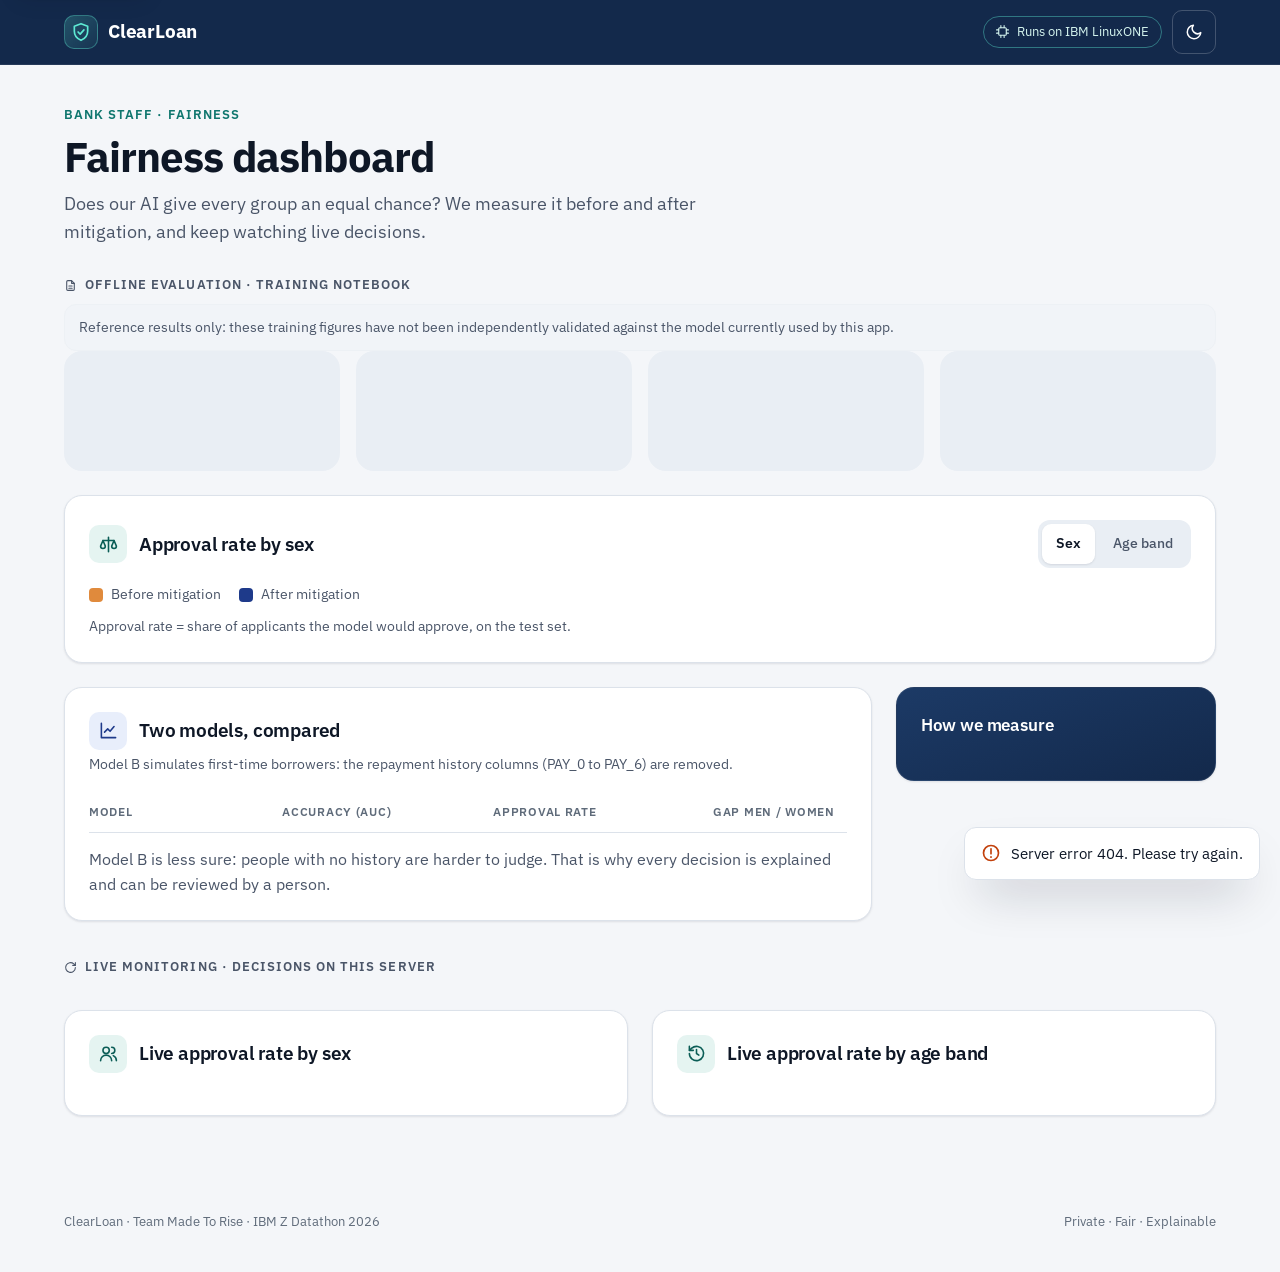
==== commit 1c725346: "LinuxONE version: Gemini, fairness validation, tests" ====
--- a/fairness.html
+++ b/fairness.html
@@ -23,6 +23,7 @@
   </div>
 
   <h2 class="eyebrow" style="color:var(--muted)"><i data-icon="file"></i>Offline evaluation · training notebook</h2>
+    <p class="note">Reference results only: these training figures have not been independently validated against the model currently used by this app.</p>
   <div class="kpis" id="kpis" aria-live="polite">
     <div class="skeleton sk-card"></div><div class="skeleton sk-card"></div><div class="skeleton sk-card"></div><div class="skeleton sk-card"></div>
   </div>
